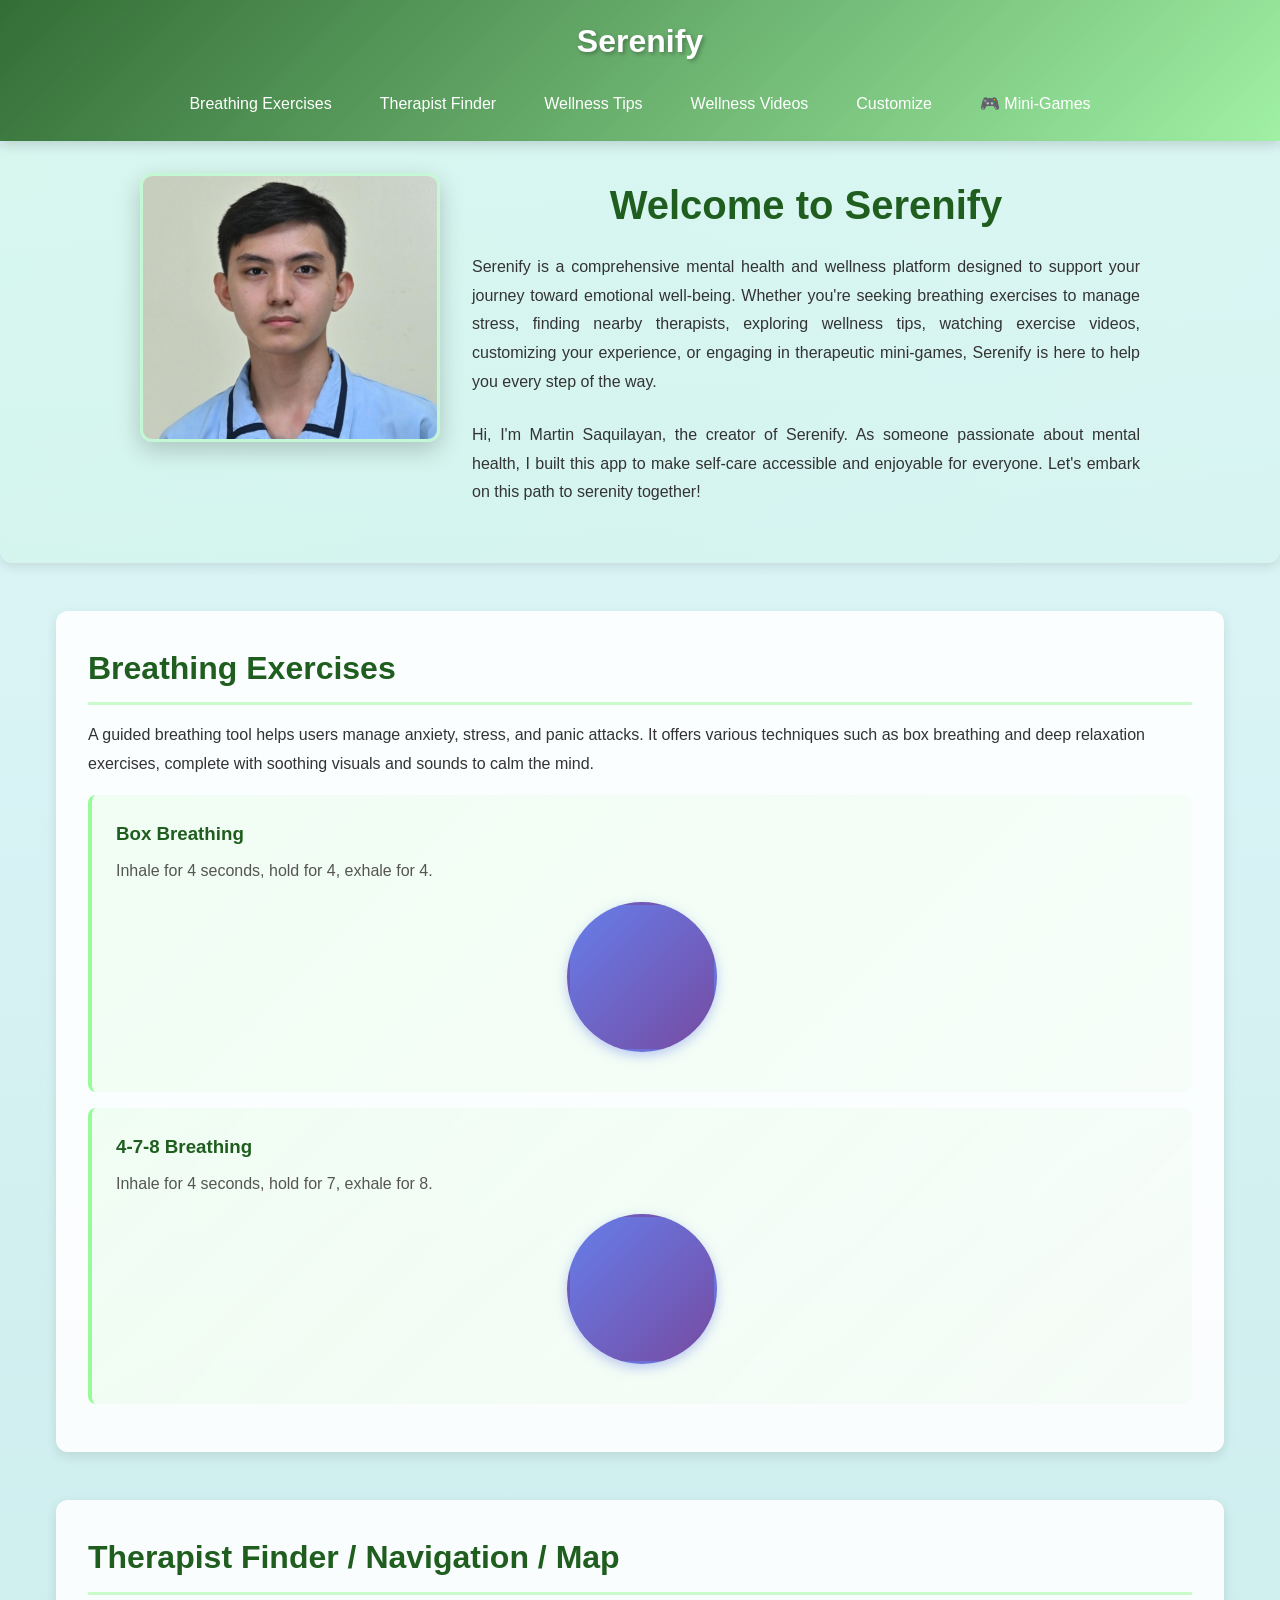
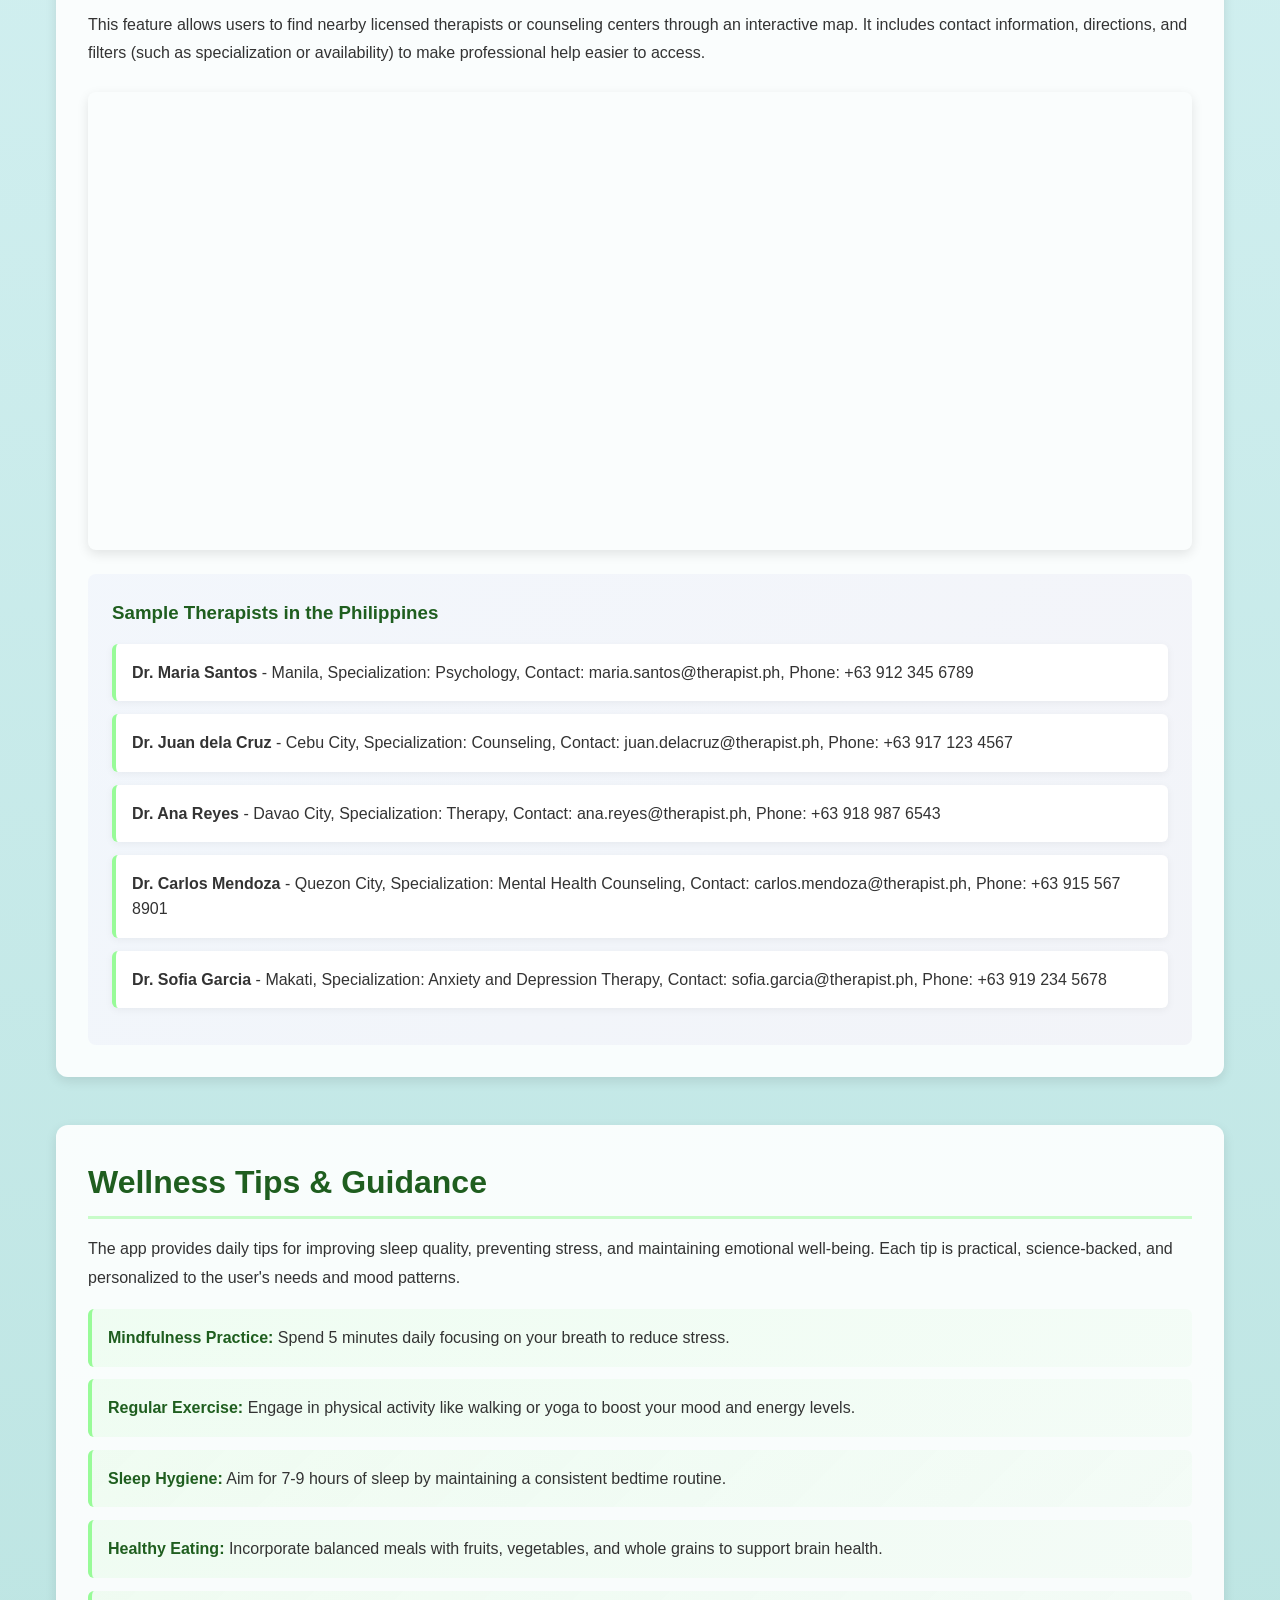
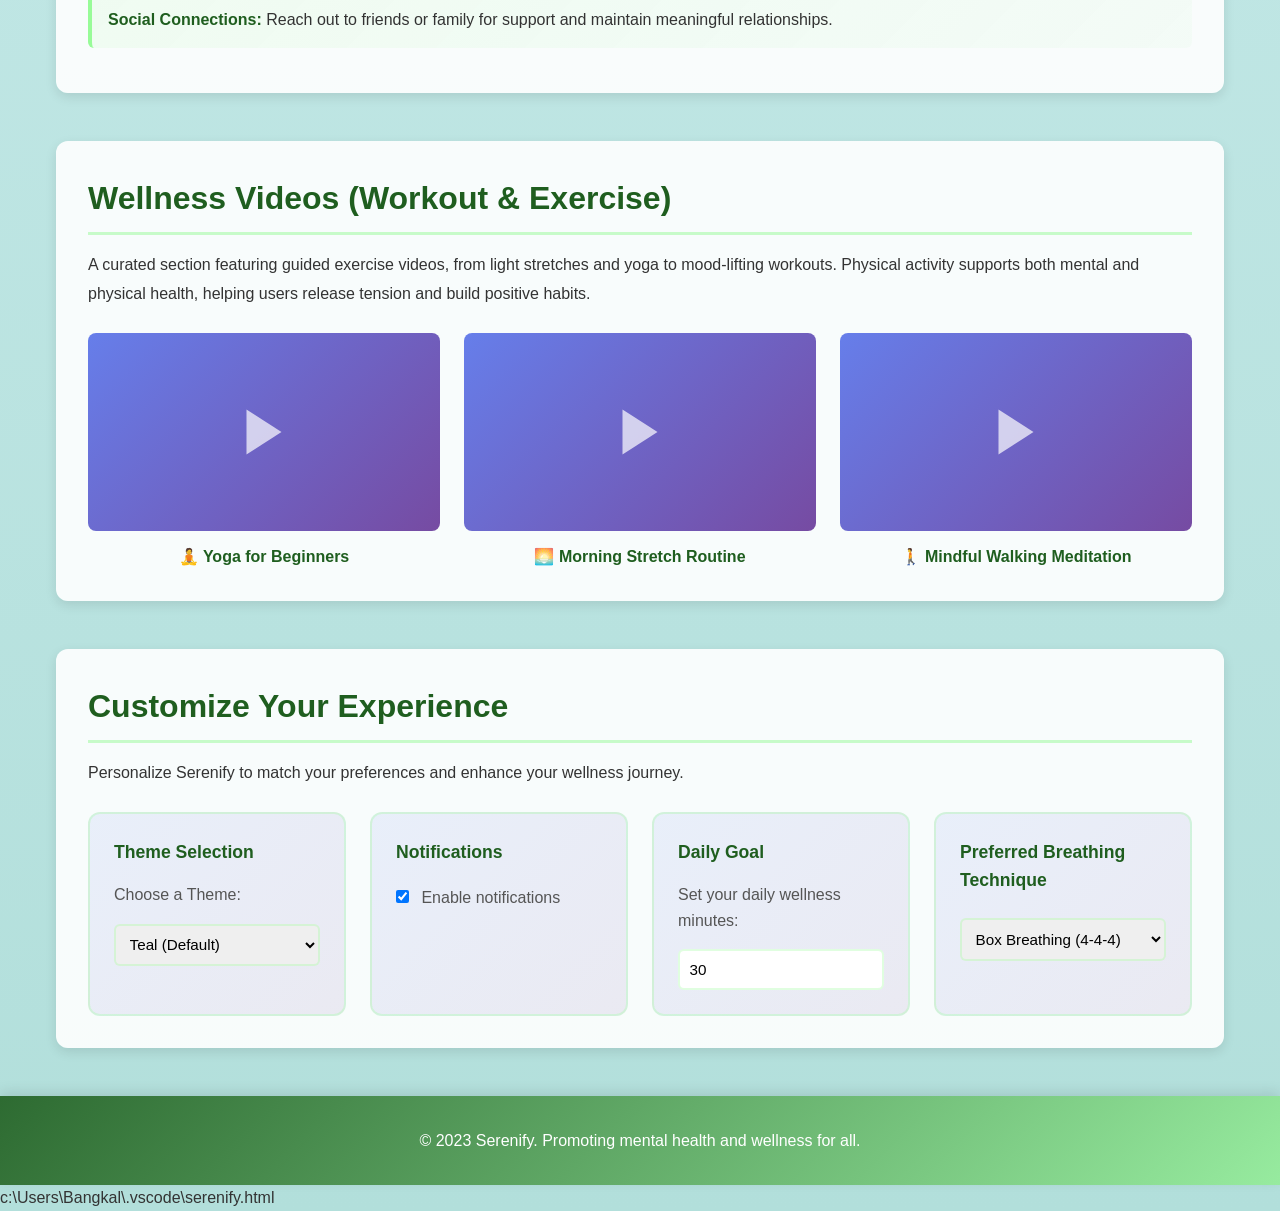
==== index.html @ 7762c218 "Rename serenify.html to index.html" ====
<!DOCTYPE html>
<html lang="en">
<head>
    <meta charset="UTF-8">
    <meta name="viewport" content="width=device-width, initial-scale=1.0">
    <title>Serenify - Mental Health & Wellness</title>
    <link rel="stylesheet" href="serenify.css">
</head>
<body>
    <header>
        <div class="logo">
            <h1>Serenify</h1>
        </div>
        <nav>
            <ul>
                <li><a href="#breathing">Breathing Exercises</a></li>
                <li><a href="#therapist">Therapist Finder</a></li>
                <li><a href="#tips">Wellness Tips</a></li>
                <li><a href="#videos">Wellness Videos</a></li>
                <li><a href="#customize">Customize</a></li>
                <li><a href="serenify-games.html">🎮 Mini-Games</a></li>
            </ul>
        </nav>
    </header>

    <section id="intro">
        <div class="intro-content">
            <div class="portrait">
                <img src="Martin.jpg" alt="Portrait of Martin" id="portrait-img">
            </div>
            <div class="intro-text">
                <h1>Welcome to Serenify</h1>
                <p>Serenify is a comprehensive mental health and wellness platform designed to support your journey toward emotional well-being. Whether you're seeking breathing exercises to manage stress, finding nearby therapists, exploring wellness tips, watching exercise videos, customizing your experience, or engaging in therapeutic mini-games, Serenify is here to help you every step of the way.</p>
                <p>Hi, I'm Martin Saquilayan, the creator of Serenify. As someone passionate about mental health, I built this app to make self-care accessible and enjoyable for everyone. Let's embark on this path to serenity together!</p>
            </div>
        </div>
    </section>

    <main>
        <section id="breathing">
            <h2>Breathing Exercises</h2>
            <p>A guided breathing tool helps users manage anxiety, stress, and panic attacks. It offers various techniques such as box breathing and deep relaxation exercises, complete with soothing visuals and sounds to calm the mind.</p>
            <div class="exercise">
                <h3>Box Breathing</h3>
                <p>Inhale for 4 seconds, hold for 4, exhale for 4.</p>
                <div class="breathing-circle" data-type="box"></div>
            </div>
            <div class="exercise">
                <h3>4-7-8 Breathing</h3>
                <p>Inhale for 4 seconds, hold for 7, exhale for 8.</p>
                <div class="breathing-circle" data-type="478"></div>
            </div>
        </section>
        <section id="therapist">
            <h2>Therapist Finder / Navigation / Map</h2>
            <p>This feature allows users to find nearby licensed therapists or counseling centers through an interactive map. It includes contact information, directions, and filters (such as specialization or availability) to make professional help easier to access.</p>
            <div class="map">
                <iframe src="https://www.google.com/maps/embed?pb=!1m18!1m12!1m3!1d1234567.89!2d120.9842!3d14.5995!2m3!1f0!2f0!3f0!3m2!1i1024!2i768!4f13.1!3m3!1m2!1s0x3397c8c8c8c8c8c8%3A0x1234567890abcdef!2sManila%2C%20Philippines!5e0!3m2!1sen!2sus!4v1234567890" width="600" height="450" style="border:0;" allowfullscreen="" loading="lazy"></iframe>
            </div>
            <div class="therapists">
                <h3>Sample Therapists in the Philippines</h3>
                <ul>
                    <li><strong>Dr. Maria Santos</strong> - Manila, Specialization: Psychology, Contact: maria.santos@therapist.ph, Phone: +63 912 345 6789</li>
                    <li><strong>Dr. Juan dela Cruz</strong> - Cebu City, Specialization: Counseling, Contact: juan.delacruz@therapist.ph, Phone: +63 917 123 4567</li>
                    <li><strong>Dr. Ana Reyes</strong> - Davao City, Specialization: Therapy, Contact: ana.reyes@therapist.ph, Phone: +63 918 987 6543</li>
                    <li><strong>Dr. Carlos Mendoza</strong> - Quezon City, Specialization: Mental Health Counseling, Contact: carlos.mendoza@therapist.ph, Phone: +63 915 567 8901</li>
                    <li><strong>Dr. Sofia Garcia</strong> - Makati, Specialization: Anxiety and Depression Therapy, Contact: sofia.garcia@therapist.ph, Phone: +63 919 234 5678</li>
                </ul>
            </div>
        </section>
        <section id="tips">
            <h2>Wellness Tips & Guidance</h2>
            <p>The app provides daily tips for improving sleep quality, preventing stress, and maintaining emotional well-being. Each tip is practical, science-backed, and personalized to the user's needs and mood patterns.</p>
            <ul class="tips-list">
                <li><strong>Mindfulness Practice:</strong> Spend 5 minutes daily focusing on your breath to reduce stress.</li>
                <li><strong>Regular Exercise:</strong> Engage in physical activity like walking or yoga to boost your mood and energy levels.</li>
                <li><strong>Sleep Hygiene:</strong> Aim for 7-9 hours of sleep by maintaining a consistent bedtime routine.</li>
                <li><strong>Healthy Eating:</strong> Incorporate balanced meals with fruits, vegetables, and whole grains to support brain health.</li>
                <li><strong>Social Connections:</strong> Reach out to friends or family for support and maintain meaningful relationships.</li>
            </ul>
        </section>
        <section id="videos">
            <h2>Wellness Videos (Workout & Exercise)</h2>
            <p>A curated section featuring guided exercise videos, from light stretches and yoga to mood-lifting workouts. Physical activity supports both mental and physical health, helping users release tension and build positive habits.</p>
            <div class="video-grid">
                <a href="https://www.youtube.com/watch?v=v7AYKMP6rOE" target="_blank" class="video-play-button">
                    <div class="video-thumbnail">
                        <svg class="play-icon" viewBox="0 0 24 24" fill="white">
                            <path d="M5 3l14 9-14 9V3z"></path>
                        </svg>
                    </div>
                    <h3>🧘 Yoga for Beginners</h3>
                </a>
                <a href="https://www.youtube.com/watch?v=4C-gxOE0j7s" target="_blank" class="video-play-button">
                    <div class="video-thumbnail">
                        <svg class="play-icon" viewBox="0 0 24 24" fill="white">
                            <path d="M5 3l14 9-14 9V3z"></path>
                        </svg>
                    </div>
                    <h3>🌅 Morning Stretch Routine</h3>
                </a>
                <a href="https://www.youtube.com/watch?v=8p4CzhdH5qE" target="_blank" class="video-play-button">
                    <div class="video-thumbnail">
                        <svg class="play-icon" viewBox="0 0 24 24" fill="white">
                            <path d="M5 3l14 9-14 9V3z"></path>
                        </svg>
                    </div>
                    <h3>🚶 Mindful Walking Meditation</h3>
                </a>
            </div>
        </section>
        <section id="customize">
            <h2>Customize Your Experience</h2>
            <p>Personalize Serenify to match your preferences and enhance your wellness journey.</p>
            <div class="customization-options">
                <div class="customization-card">
                    <h3>Theme Selection</h3>
                    <label for="theme">Choose a Theme:</label>
                    <select id="theme">
                        <option value="teal">Teal (Default)</option>
                        <option value="blue">Blue</option>
                        <option value="mixed">Mixed Nature</option>
                    </select>
                </div>
                <div class="customization-card">
                    <h3>Notifications</h3>
                    <label for="notifications">
                        <input type="checkbox" id="notifications" checked> Enable notifications
                    </label>
                </div>
                <div class="customization-card">
                    <h3>Daily Goal</h3>
                    <label for="daily-goal">Set your daily wellness minutes:</label>
                    <input type="number" id="daily-goal" min="5" max="120" value="30" placeholder="Minutes">
                </div>
                <div class="customization-card">
                    <h3>Preferred Breathing Technique</h3>
                    <select id="breathing-technique">
                        <option value="box">Box Breathing (4-4-4)</option>
                        <option value="478">4-7-8 Breathing</option>
                        <option value="4-7-8">4-7-8 Technique</option>
                    </select>
                </div>
            </div>
        </section>
    </main>
    <footer>
        <p>&copy; 2023 Serenify. Promoting mental health and wellness for all.</p>
    </footer>

    <script>
        // Page initialization
        let breathingSessions = {};

        document.addEventListener('DOMContentLoaded', function() {
            initBreathing();
            initNotifications();
            setupThemeSelector();
        });

        // ============ BREATHING EXERCISES ============
        const breathingPatterns = {
            box: {
                name: 'Box Breathing',
                phases: [
                    { name: 'Inhale', duration: 4000 },
                    { name: 'Hold', duration: 4000 },
                    { name: 'Exhale', duration: 4000 }
                ]
            },
            '478': {
                name: '4-7-8 Breathing',
                phases: [
                    { name: 'Inhale', duration: 4000 },
                    { name: 'Hold', duration: 7000 },
                    { name: 'Exhale', duration: 8000 }
                ]
            }
        };

        function initBreathing() {
            const circles = document.querySelectorAll('.breathing-circle');
            circles.forEach((circle, index) => {
                const sessionKey = `breathing-${index}`;
                breathingSessions[sessionKey] = {
                    startTime: null,
                    completed: false,
                    lastClick: 0
                };
                circle.addEventListener('click', () => startBreathingSession(circle, sessionKey));
            });
        }

        function startBreathingSession(circle, sessionKey) {
            const now = Date.now();
            const session = breathingSessions[sessionKey];

            if (now - session.lastClick < 1000) return;
            session.lastClick = now;

            if (!session.startTime) {
                session.startTime = now;
                session.completed = false;
                circle.style.border = '3px solid #ff9800';
                
                const type = circle.dataset.type;
                const pattern = breathingPatterns[type];
                showNotification(`${pattern.name} started`, 'info');
                
                runBreathingPhases(circle, sessionKey, pattern.phases, 0);
            }
        }

        function runBreathingPhases(circle, sessionKey, phases, phaseIndex) {
            const session = breathingSessions[sessionKey];
            if (!session.startTime || session.completed || phaseIndex >= phases.length) {
                if (phaseIndex >= phases.length) {
                    completeBreathingSession(sessionKey, circle);
                }
                return;
            }

            const phase = phases[phaseIndex];
            circle.textContent = phase.name;
            showNotification(`${phase.name}...`, 'info');

            setTimeout(() => {
                runBreathingPhases(circle, sessionKey, phases, phaseIndex + 1);
            }, phase.duration);
        }

        function completeBreathingSession(sessionKey, circle) {
            const session = breathingSessions[sessionKey];
            if (session.completed) return;

            session.completed = true;
            session.startTime = null;
            circle.style.border = 'none';
            circle.textContent = '';
            showNotification('Breathing exercise completed! Great job!', 'success');

            setTimeout(() => {
                session.completed = false;
            }, 60000);
        }

        // ============ NOTIFICATIONS ============
        function initNotifications() {
            const notifContainer = document.createElement('div');
            notifContainer.id = 'notification-container';
            notifContainer.style.cssText = 'position: fixed; top: 20px; right: 20px; z-index: 1000;';
            document.body.appendChild(notifContainer);
        }

        function showNotification(message, type) {
            const container = document.getElementById('notification-container');
            const notif = document.createElement('div');
            notif.innerHTML = `<span>${message}</span>`;
            notif.style.cssText = `
                background: ${type === 'success' ? '#4caf50' : '#9c27b0'};
                color: white;
                padding: 1rem;
                border-radius: 8px;
                margin-bottom: 0.5rem;
                box-shadow: 0 2px 8px rgba(0,0,0,0.2);
                animation: slideIn 0.5s ease-out;
            `;
            container.appendChild(notif);

            setTimeout(() => {
                notif.style.animation = 'slideOut 0.5s ease-out';
                setTimeout(() => notif.remove(), 500);
            }, 3000);
        }

        // ============ THEME CUSTOMIZATION ============
        function setupThemeSelector() {
            const themeSelect = document.getElementById('theme');
            const notificationsToggle = document.getElementById('notifications');
            const dailyGoalInput = document.getElementById('daily-goal');
            const breathingTechniqueSelect = document.getElementById('breathing-technique');

            // Load saved preferences
            loadSavedPreferences();

            if (themeSelect) {
                themeSelect.addEventListener('change', function(e) {
                    applyTheme(e.target.value);
                });
            }

            if (notificationsToggle) {
                notificationsToggle.addEventListener('change', function(e) {
                    localStorage.setItem('notificationsEnabled', e.target.checked);
                });
            }

            if (dailyGoalInput) {
                dailyGoalInput.addEventListener('change', function(e) {
                    localStorage.setItem('dailyGoal', e.target.value);
                    showNotification(`Daily goal set to ${e.target.value} minutes`, 'success');
                });
            }

            if (breathingTechniqueSelect) {
                breathingTechniqueSelect.addEventListener('change', function(e) {
                    localStorage.setItem('preferredTechnique', e.target.value);
                    showNotification(`Preferred breathing technique updated to ${e.target.value}`, 'success');
                });
            }
        }

        function loadSavedPreferences() {
            // Load theme
            const savedTheme = localStorage.getItem('currentTheme');
            if (savedTheme) {
                const themeSelect = document.getElementById('theme');
                if (themeSelect) {
                    themeSelect.value = savedTheme;
                }
                applyTheme(savedTheme);
            }

            // Load notifications preference
            const notificationsEnabled = localStorage.getItem('notificationsEnabled');
            if (notificationsEnabled !== null) {
                const notificationsToggle = document.getElementById('notifications');
                if (notificationsToggle) {
                    notificationsToggle.checked = notificationsEnabled === 'true';
                }
            }

            // Load daily goal
            const savedDailyGoal = localStorage.getItem('dailyGoal');
            if (savedDailyGoal) {
                const dailyGoalInput = document.getElementById('daily-goal');
                if (dailyGoalInput) {
                    dailyGoalInput.value = savedDailyGoal;
                }
            }

            // Load breathing technique
            const savedTechnique = localStorage.getItem('preferredTechnique');
            if (savedTechnique) {
                const breathingTechniqueSelect = document.getElementById('breathing-technique');
                if (breathingTechniqueSelect) {
                    breathingTechniqueSelect.value = savedTechnique;
                }
            }
        }

        function applyTheme(theme) {
            const body = document.body;
            if (theme === 'blue') {
                body.style.background = 'linear-gradient(to bottom, #e3f2fd, #bbdefb)';
            } else if (theme === 'mixed') {
                body.style.background = 'linear-gradient(45deg, #e8f5e8, #e3f2fd, #fff3e0)';
            } else {
                body.style.background = 'linear-gradient(to bottom, #e0f7fa, #b2dfdb)';
            }
            localStorage.setItem('currentTheme', theme);
        }

        // ============ CSS ANIMATIONS ============
        const style = document.createElement('style');
        style.textContent = `
            @keyframes slideIn {
                from { transform: translateX(100%); opacity: 0; }
                to { transform: translateX(0); opacity: 1; }
            }
            @keyframes slideOut {
                from { transform: translateX(0); opacity: 1; }
                to { transform: translateX(100%); opacity: 0; }
            }
        `;
        document.head.appendChild(style);
    </script>
</body>
</html></content>
<parameter name="filePath">c:\Users\Bangkal\.vscode\serenify.html
---- serenify.css ----
﻿/* Serenify CSS - Mental Health & Wellness App */
/* Complete stylesheet for Serenify platform */

/* ========== GLOBAL STYLES ========== */
* {
    margin: 0;
    padding: 0;
    box-sizing: border-box;
}

body {
    background: linear-gradient(to bottom, #e0f7fa, #b2dfdb);
    font-family: 'Segoe UI', Tahoma, Geneva, Verdana, sans-serif;
    color: #333;
    line-height: 1.6;
}

/* ========== HEADER & NAVIGATION ========== */
header {
    background: linear-gradient(135deg, rgba(31,94,31,0.9) 0%, rgba(144,238,144,0.8) 100%);
    padding: 1rem;
    box-shadow: 0 4px 12px rgba(0,0,0,0.15);
    position: sticky;
    top: 0;
    z-index: 100;
}

.logo {
    text-align: center;
    margin-bottom: 1rem;
}

.logo h1 {
    color: white;
    font-size: 2rem;
    text-shadow: 2px 2px 4px rgba(0,0,0,0.3);
    margin: 0;
}

nav {
    text-align: center;
}

nav ul {
    list-style: none;
    display: flex;
    justify-content: center;
    flex-wrap: wrap;
    gap: 1rem;
    margin: 0;
    padding: 0;
}

nav a {
    color: white;
    text-decoration: none;
    font-weight: 500;
    padding: 0.5rem 1rem;
    border-radius: 5px;
    transition: all 0.3s ease;
    display: inline-block;
}

nav a:hover {
    background: rgba(255,255,255,0.2);
    transform: translateY(-2px);
}

/* ========== MAIN CONTENT ========== */
main {
    max-width: 1200px;
    margin: 2rem auto;
    padding: 0 1rem;
}

section {
    margin-bottom: 3rem;
    padding: 2rem;
    background: rgba(255,255,255,0.9);
    border-radius: 12px;
    box-shadow: 0 4px 12px rgba(0,0,0,0.1);
}

section h2 {
    color: #1f5e1f;
    font-size: 2rem;
    margin-bottom: 1rem;
    border-bottom: 3px solid rgba(152,251,152,0.5);
    padding-bottom: 0.5rem;
    margin-top: 0;
}

section p {
    color: #333;
    margin-bottom: 1rem;
    line-height: 1.8;
}

section ul {
    margin-left: 1.5rem;
}

section ul li {
    margin-bottom: 0.8rem;
    color: #333;
}

/* ========== FOOTER ========== */
footer {
    background: linear-gradient(135deg, rgba(31,94,31,0.9) 0%, rgba(144,238,144,0.8) 100%);
    color: white;
    text-align: center;
    padding: 2rem 1rem;
    margin-top: 3rem;
    box-shadow: 0 -4px 12px rgba(0,0,0,0.1);
}

footer p {
    margin: 0;
}

/* ========== INTRO SECTION ========== */
#intro {
    background: linear-gradient(135deg, rgba(76, 175, 80, 0.1), rgba(33, 150, 243, 0.1));
    padding: 3rem 1rem;
    text-align: center;
}

/* ========== INTRO SECTION ========== */
#intro {
    background: linear-gradient(135deg, rgba(152,251,152,0.1) 0%, rgba(144,238,144,0.05) 100%);
    padding: 2rem 1rem;
    margin-top: 0;
}

.intro-content {
    display: grid;
    grid-template-columns: 300px 1fr;
    gap: 2rem;
    align-items: start;
    max-width: 1000px;
    margin: 0 auto;
}

.portrait {
    position: sticky;
    top: 100px;
}

.portrait img {
    width: 100%;
    border-radius: 12px;
    box-shadow: 0 8px 24px rgba(0,0,0,0.2);
    border: 3px solid rgba(152,251,152,0.3);
    object-fit: cover;
}

.intro-text h1 {
    color: #1f5e1f;
    font-size: 2.5rem;
    margin: 0 0 1rem 0;
}

.intro-text p {
    color: #333;
    margin-bottom: 1.5rem;
    line-height: 1.8;
    text-align: justify;
    font-size: 1rem;
}

/* ========== EXERCISE STYLES ========== */
.exercise {
    background: linear-gradient(135deg, rgba(152,251,152,0.1) 0%, rgba(144,238,144,0.05) 100%);
    padding: 1.5rem;
    margin: 1rem 0;
    border-radius: 8px;
    border-left: 4px solid #98fb98;
}

.exercise h3 {
    color: #1f5e1f;
    margin: 0 0 0.5rem 0;
}

.exercise p {
    margin: 0 0 1rem 0;
    color: #555;
}

.breathing-circle {
    width: 150px;
    height: 150px;
    background: linear-gradient(135deg, #667eea 0%, #764ba2 100%);
    border-radius: 50%;
    border: 3px solid transparent;
    margin: 1rem auto;
    display: flex;
    align-items: center;
    justify-content: center;
    cursor: pointer;
    font-size: 1.2rem;
    color: white;
    font-weight: bold;
    transition: all 0.3s ease;
    box-shadow: 0 4px 12px rgba(102,126,234,0.4);
}

.breathing-circle:hover {
    transform: scale(1.1);
    box-shadow: 0 6px 16px rgba(102,126,234,0.6);
}

/* ========== MAP & THERAPIST STYLES ========== */
.map {
    margin: 1.5rem 0;
    border-radius: 8px;
    overflow: hidden;
    box-shadow: 0 4px 12px rgba(0,0,0,0.1);
}

.map iframe {
    width: 100%;
    height: 450px;
    border: none;
}

.therapists {
    background: linear-gradient(135deg, rgba(102,126,234,0.05) 0%, rgba(118,75,162,0.05) 100%);
    padding: 1.5rem;
    border-radius: 8px;
    margin-top: 1.5rem;
}

.therapists h3 {
    color: #1f5e1f;
    margin: 0 0 1rem 0;
}

.therapists ul {
    list-style: none;
    margin-left: 0;
    padding: 0;
}

.therapists li {
    background: white;
    padding: 1rem;
    margin: 0.8rem 0;
    border-radius: 6px;
    border-left: 4px solid #98fb98;
    box-shadow: 0 2px 8px rgba(0,0,0,0.05);
}

/* ========== TIPS & WELLNESS STYLES ========== */
.tips-list {
    list-style: none;
    margin-left: 0;
    padding: 0;
}

.tips-list li {
    background: linear-gradient(135deg, rgba(152,251,152,0.1) 0%, rgba(144,238,144,0.05) 100%);
    padding: 1rem;
    margin: 0.8rem 0;
    border-radius: 6px;
    border-left: 4px solid #98fb98;
}

.tips-list strong {
    color: #1f5e1f;
}

/* ========== VIDEO GRID STYLES ========== */
.video-grid {
    display: grid;
    grid-template-columns: repeat(auto-fit, minmax(250px, 1fr));
    gap: 1.5rem;
    margin-top: 1.5rem;
}

.video-play-button {
    text-decoration: none;
    display: block;
    transition: all 0.3s ease;
}

.video-play-button:hover {
    transform: translateY(-5px);
}

.video-thumbnail {
    position: relative;
    width: 100%;
    padding-bottom: 56.25%;
    background: linear-gradient(135deg, #667eea 0%, #764ba2 100%);
    border-radius: 8px;
    overflow: hidden;
    margin-bottom: 0.8rem;
}

.video-thumbnail::after {
    content: '';
    position: absolute;
    top: 0;
    left: 0;
    right: 0;
    bottom: 0;
    display: flex;
    align-items: center;
    justify-content: center;
}

.play-icon {
    position: absolute;
    top: 50%;
    left: 50%;
    transform: translate(-50%, -50%);
    width: 60px;
    height: 60px;
    opacity: 0.7;
    transition: all 0.3s ease;
}

.video-play-button:hover .play-icon {
    opacity: 1;
    transform: scale(1.2);
}

.video-play-button h3 {
    color: #1f5e1f;
    font-size: 1rem;
    text-align: center;
    margin: 0;
}

/* ========== CUSTOMIZATION STYLES ========== */
.customization-options {
    display: grid;
    grid-template-columns: repeat(auto-fit, minmax(250px, 1fr));
    gap: 1.5rem;
    margin-top: 1.5rem;
}

.customization-card {
    background: linear-gradient(135deg, rgba(102,126,234,0.1) 0%, rgba(118,75,162,0.1) 100%);
    padding: 1.5rem;
    border-radius: 12px;
    border: 2px solid rgba(152,251,152,0.3);
    transition: all 0.3s ease;
}

.customization-card:hover {
    border-color: rgba(152,251,152,0.6);
    box-shadow: 0 4px 12px rgba(152,251,152,0.2);
}

.customization-card h3 {
    color: #1f5e1f;
    margin: 0 0 1rem 0;
    font-size: 1.1rem;
}

.customization-card label {
    display: block;
    color: #555;
    margin-bottom: 0.5rem;
    font-weight: 500;
}

.customization-card select,
.customization-card input[type="number"],
.customization-card input[type="checkbox"] {
    width: 100%;
    padding: 0.6rem;
    margin-top: 0.5rem;
    border: 2px solid rgba(152,251,152,0.3);
    border-radius: 6px;
    font-size: 0.95rem;
    transition: all 0.3s ease;
}

.customization-card input[type="checkbox"] {
    width: auto;
    margin: 0.5rem 0.5rem 0 0;
}

.customization-card select:focus,
.customization-card input[type="number"]:focus {
    outline: none;
    border-color: rgba(152,251,152,0.8);
    box-shadow: 0 0 8px rgba(152,251,152,0.3);
}

/* ========== GAMES PAGE SPECIFIC STYLES ========== */
.games-section {
    padding: 2rem 1rem;
    max-width: 1200px;
    margin: 0 auto;
}

.games-showcase {
    display: grid;
    grid-template-columns: repeat(auto-fit, minmax(400px, 1fr));
    gap: 2rem;
    margin-bottom: 3rem;
}

.game {
    background: linear-gradient(135deg, rgba(255,255,255,0.1) 0%, rgba(255,255,255,0.05) 100%);
    border: 2px solid rgba(255,255,255,0.2);
    border-radius: 12px;
    padding: 2rem;
    text-align: center;
    box-shadow: 0 8px 32px rgba(0,0,0,0.1);
    transition: all 0.3s ease;
}

.game:hover {
    transform: translateY(-5px);
    box-shadow: 0 12px 40px rgba(0,0,0,0.15);
    border-color: rgba(152,251,152,0.5);
}

.game h2 {
    margin: 0 0 0.5rem 0;
    font-size: 1.8rem;
    color: #1f5e1f;
}

.game p {
    color: #333;
    margin: 0 0 1.5rem 0;
    font-size: 0.95rem;
}

.game-btn {
    background: linear-gradient(135deg, #98fb98 0%, #90ee90 100%);
    color: #1a1a2e;
    border: none;
    padding: 0.8rem 1.5rem;
    border-radius: 8px;
    font-weight: bold;
    cursor: pointer;
    transition: all 0.3s ease;
    margin-bottom: 1.5rem;
    font-size: 0.95rem;
}

.game-btn:hover {
    transform: scale(1.05);
    box-shadow: 0 4px 12px rgba(152,251,152,0.4);
}

.game-btn:active {
    transform: scale(0.98);
}

/* ========== MEMORY GAME STYLES ========== */
.memory-grid {
    display: grid;
    grid-template-columns: repeat(4, 1fr);
    gap: 10px;
    margin-top: 1rem;
    background: rgba(0,0,0,0.2);
    padding: 1rem;
    border-radius: 8px;
}

.card {
    aspect-ratio: 1;
    background: linear-gradient(135deg, #667eea 0%, #764ba2 100%);
    border: 2px solid rgba(152,251,152,0.3);
    border-radius: 8px;
    display: flex;
    align-items: center;
    justify-content: center;
    font-size: 1.5rem;
    font-weight: bold;
    color: white;
    cursor: pointer;
    transition: all 0.3s ease;
    user-select: none;
}

.card:hover:not(.flipped):not(.matched) {
    transform: scale(1.05);
    border-color: rgba(152,251,152,0.7);
}

.card.flipped {
    background: linear-gradient(135deg, #98fb98 0%, #90ee90 100%);
    color: #1a1a2e;
    border-color: rgba(152,251,152,0.8);
}

.card.matched {
    background: linear-gradient(135deg, #90ee90 0%, #7cfc00 100%);
    color: #1a1a2e;
    border-color: rgba(152,251,152,1);
    box-shadow: 0 0 15px rgba(152,251,152,0.6);
}

/* ========== BUBBLE GAME STYLES ========== */
.bubble-game {
    position: relative;
    width: 100%;
    height: 300px;
    background: rgba(0,0,0,0.3);
    border: 2px solid rgba(152,251,152,0.3);
    border-radius: 8px;
    margin-top: 1rem;
    overflow: hidden;
    cursor: crosshair;
}

.bubble {
    position: absolute;
    width: 50px;
    height: 50px;
    background: radial-gradient(circle at 30% 30%, rgba(255,255,255,0.8), rgba(152,251,152,0.6));
    border: 2px solid rgba(152,251,152,0.5);
    border-radius: 50%;
    cursor: pointer;
    transition: all 0.1s ease;
    display: flex;
    align-items: center;
    justify-content: center;
    color: white;
    font-size: 0.7rem;
    font-weight: bold;
}

.moving-bubble {
    animation: float 3s ease-in-out infinite;
}

.bubble:hover {
    transform: scale(1.1);
    box-shadow: 0 0 15px rgba(152,251,152,0.8);
    border-color: rgba(152,251,152,0.8);
}

@keyframes float {
    0%, 100% { 
        transform: translateY(0) scale(1);
    }
    50% { 
        transform: translateY(-30px) scale(1.1);
    }
}

@keyframes pop {
    0% {
        transform: scale(1);
        opacity: 1;
    }
    50% {
        transform: scale(1.3);
        opacity: 0.8;
    }
    100% {
        transform: scale(0);
        opacity: 0;
    }
}

/* ========== TETRIS BUTTON STYLES ========== */
.tetris-button-container {
    margin-top: 2.5rem;
    display: flex;
    justify-content: center;
}

.tetris-btn {
    width: 90%;
    max-width: 600px;
    background: linear-gradient(135deg, #ff6b6b 0%, #ee5a6f 100%);
    color: white;
    border: none;
    padding: 1.2rem;
    border-radius: 10px;
    font-weight: bold;
    font-size: 1.3rem;
    cursor: pointer;
    transition: all 0.3s ease;
    box-shadow: 0 6px 20px rgba(255,107,107,0.3);
}

.tetris-btn:hover {
    transform: translateY(-3px);
    box-shadow: 0 8px 28px rgba(255,107,107,0.5);
    background: linear-gradient(135deg, #ff7979 0%, #ff6b7a 100%);
}

.tetris-btn:active {
    transform: translateY(-1px);
}

/* ========== POINTS SHOP STYLES ========== */
.points-shop {
    padding: 2rem 1rem;
    background: linear-gradient(135deg, rgba(255,255,255,0.05) 0%, rgba(255,255,255,0.02) 100%);
    border-radius: 12px;
    max-width: 1200px;
    margin: 0 auto;
}

.points-shop h2 {
    text-align: center;
    font-size: 2rem;
    color: #1f5e1f;
    margin-bottom: 0.5rem;
}

.points-shop > p {
    text-align: center;
    color: #222;
    margin-bottom: 2rem;
}

.shop-grid {
    display: grid;
    grid-template-columns: repeat(auto-fit, minmax(280px, 1fr));
    gap: 1.5rem;
}

.shop-item {
    background: linear-gradient(135deg, rgba(102,126,234,0.1) 0%, rgba(118,75,162,0.1) 100%);
    border: 2px solid rgba(152,251,152,0.2);
    border-radius: 12px;
    padding: 1.5rem;
    text-align: center;
    transition: all 0.3s ease;
    cursor: pointer;
}

.shop-item:hover {
    transform: translateY(-5px);
    border-color: rgba(152,251,152,0.6);
    box-shadow: 0 8px 24px rgba(152,251,152,0.2);
    background: linear-gradient(135deg, rgba(102,126,234,0.15) 0%, rgba(118,75,162,0.15) 100%);
}

.shop-item h3 {
    margin: 0 0 0.5rem 0;
    color: #1f5e1f;
    font-size: 1.1rem;
}

.shop-item p {
    color: #333;
    font-size: 0.9rem;
    margin: 0.5rem 0 1rem 0;
}

.cost {
    color: #ffd700;
    font-weight: bold;
    font-size: 1rem;
    margin: 0.5rem 0;
}

.buy-btn {
    background: linear-gradient(135deg, #98fb98 0%, #90ee90 100%);
    color: #1a1a2e;
    border: none;
    padding: 0.7rem 1.2rem;
    border-radius: 8px;
    font-weight: bold;
    cursor: pointer;
    transition: all 0.3s ease;
    font-size: 0.9rem;
    margin-top: 1rem;
}

.buy-btn:hover:not(:disabled) {
    transform: scale(1.05);
    box-shadow: 0 4px 12px rgba(152,251,152,0.4);
}

.buy-btn:disabled {
    background: #90ee90;
    opacity: 0.6;
    cursor: not-allowed;
}

.shop-item.purchased {
    border-color: rgba(152,251,152,0.5);
    background: linear-gradient(135deg, rgba(152,251,152,0.1) 0%, rgba(144,238,144,0.1) 100%);
}

/* ========== NOTIFICATION STYLES ========== */
.notification-container {
    position: fixed;
    top: 70px;
    right: 20px;
    z-index: 1000;
    pointer-events: none;
}

.notification {
    background: linear-gradient(135deg, rgba(152,251,152,0.9) 0%, rgba(144,238,144,0.9) 100%);
    color: #1a1a2e;
    padding: 1rem 1.5rem;
    border-radius: 8px;
    margin-bottom: 0.8rem;
    box-shadow: 0 4px 15px rgba(152,251,152,0.4);
    animation: slideIn 0.4s ease-out;
    font-weight: 500;
    pointer-events: auto;
    min-width: 250px;
    text-align: center;
}

.notification-success {
    background: linear-gradient(135deg, rgba(76,175,80,0.95) 0%, rgba(56,142,60,0.95) 100%);
    color: white;
}

.notification-info {
    background: linear-gradient(135deg, rgba(156,39,176,0.95) 0%, rgba(123,31,162,0.95) 100%);
    color: white;
}

.notification-error {
    background: linear-gradient(135deg, rgba(244,67,54,0.95) 0%, rgba(211,47,47,0.95) 100%);
    color: white;
}

.notification-celebration {
    background: linear-gradient(135deg, rgba(33,150,243,0.95) 0%, rgba(21,101,192,0.95) 100%);
    color: white;
}

@keyframes slideIn {
    from {
        transform: translateX(400px);
        opacity: 0;
    }
    to {
        transform: translateX(0);
        opacity: 1;
    }
}

@keyframes slideOut {
    from {
        transform: translateX(0);
        opacity: 1;
    }
    to {
        transform: translateX(400px);
        opacity: 0;
    }
}

.notification-exit {
    animation: slideOut 0.4s ease-in;
}

/* ========== HERO SECTION ========== */
#hero {
    background: linear-gradient(135deg, rgba(152,251,152,0.1) 0%, rgba(144,238,144,0.05) 100%);
    border-bottom: 2px solid rgba(152,251,152,0.2);
    padding: 2rem 1rem;
}

.hero-content {
    max-width: 1000px;
    margin: 0 auto;
    text-align: center;
}

.hero-content h1 {
    font-size: 2.5rem;
    color: #1f5e1f;
    margin: 0 0 0.5rem 0;
}

.hero-content p {
    color: #222;
    margin: 0 0 1.5rem 0;
    font-size: 1.1rem;
}

#points-display {
    background: linear-gradient(135deg, #667eea 0%, #764ba2 100%);
    color: #1f5e1f;
    padding: 0.8rem 1.5rem;
    border-radius: 8px;
    display: inline-block;
    font-weight: bold;
    font-size: 1.2rem;
    border: 2px solid rgba(152,251,152,0.3);
}

/* ========== RESPONSIVE DESIGN ========== */
@media (max-width: 768px) {
    .logo h1 {
        font-size: 1.5rem;
    }

    nav ul {
        gap: 0.5rem;
    }

    nav a {
        padding: 0.4rem 0.8rem;
        font-size: 0.9rem;
    }

    main {
        margin: 1rem auto;
    }

    section {
        padding: 1rem;
        margin-bottom: 1.5rem;
    }

    section h2 {
        font-size: 1.5rem;
        margin-bottom: 0.8rem;
    }

    .intro-content {
        grid-template-columns: 1fr;
    }

    .portrait {
        position: relative;
        top: auto;
    }

    .games-showcase {
        grid-template-columns: 1fr;
        gap: 1.5rem;
    }

    .tetris-button-container {
        margin-top: 1.5rem;
    }

    .tetris-btn {
        width: 95%;
        padding: 1rem;
        font-size: 1.15rem;
    }

    .memory-grid {
        grid-template-columns: repeat(4, 1fr);
        gap: 8px;
        padding: 0.8rem;
    }

    .bubble-game {
        height: 250px;
    }

    .bubble {
        width: 40px;
        height: 40px;
        font-size: 0.6rem;
    }

    .shop-grid {
        grid-template-columns: 1fr;
        gap: 1rem;
    }

    .hero-content h1 {
        font-size: 1.8rem;
    }

    .hero-content p {
        font-size: 0.95rem;
    }

    .notification-container {
        right: 10px;
        left: 10px;
        top: 60px;
    }

    .notification {
        min-width: auto;
        margin-bottom: 0.5rem;
        padding: 0.8rem 1rem;
    }

    .customization-options {
        grid-template-columns: 1fr;
    }

    .video-grid {
        grid-template-columns: 1fr;
    }

    .map iframe {
        height: 300px;
    }
}

@media (max-width: 480px) {
    .logo h1 {
        font-size: 1.2rem;
    }

    nav ul {
        flex-direction: column;
        gap: 0.3rem;
    }

    nav a {
        padding: 0.3rem 0.6rem;
        font-size: 0.8rem;
    }

    section {
        padding: 0.8rem;
        margin-bottom: 1rem;
    }

    section h2 {
        font-size: 1.3rem;
    }

    .game-btn {
        padding: 0.7rem 1rem;
        font-size: 0.85rem;
    }

    .card {
        font-size: 1.2rem;
    }

    .memory-grid {
        grid-template-columns: repeat(4, 1fr);
        gap: 6px;
        padding: 0.5rem;
    }

    .bubble-game {
        height: 200px;
    }

    .points-shop h2 {
        font-size: 1.5rem;
    }

    .hero-content h1 {
        font-size: 1.5rem;
    }

    .hero-content p {
        font-size: 0.85rem;
    }

    .breathing-circle {
        width: 120px;
        height: 120px;
        font-size: 1rem;
    }

    .map iframe {
        height: 250px;
    }

    footer {
        padding: 1rem;
    }

    footer p {
        font-size: 0.85rem;
    }

    .intro-text h1 {
        font-size: 1.8rem;
    }

    .intro-text p {
        font-size: 0.9rem;
    }
}
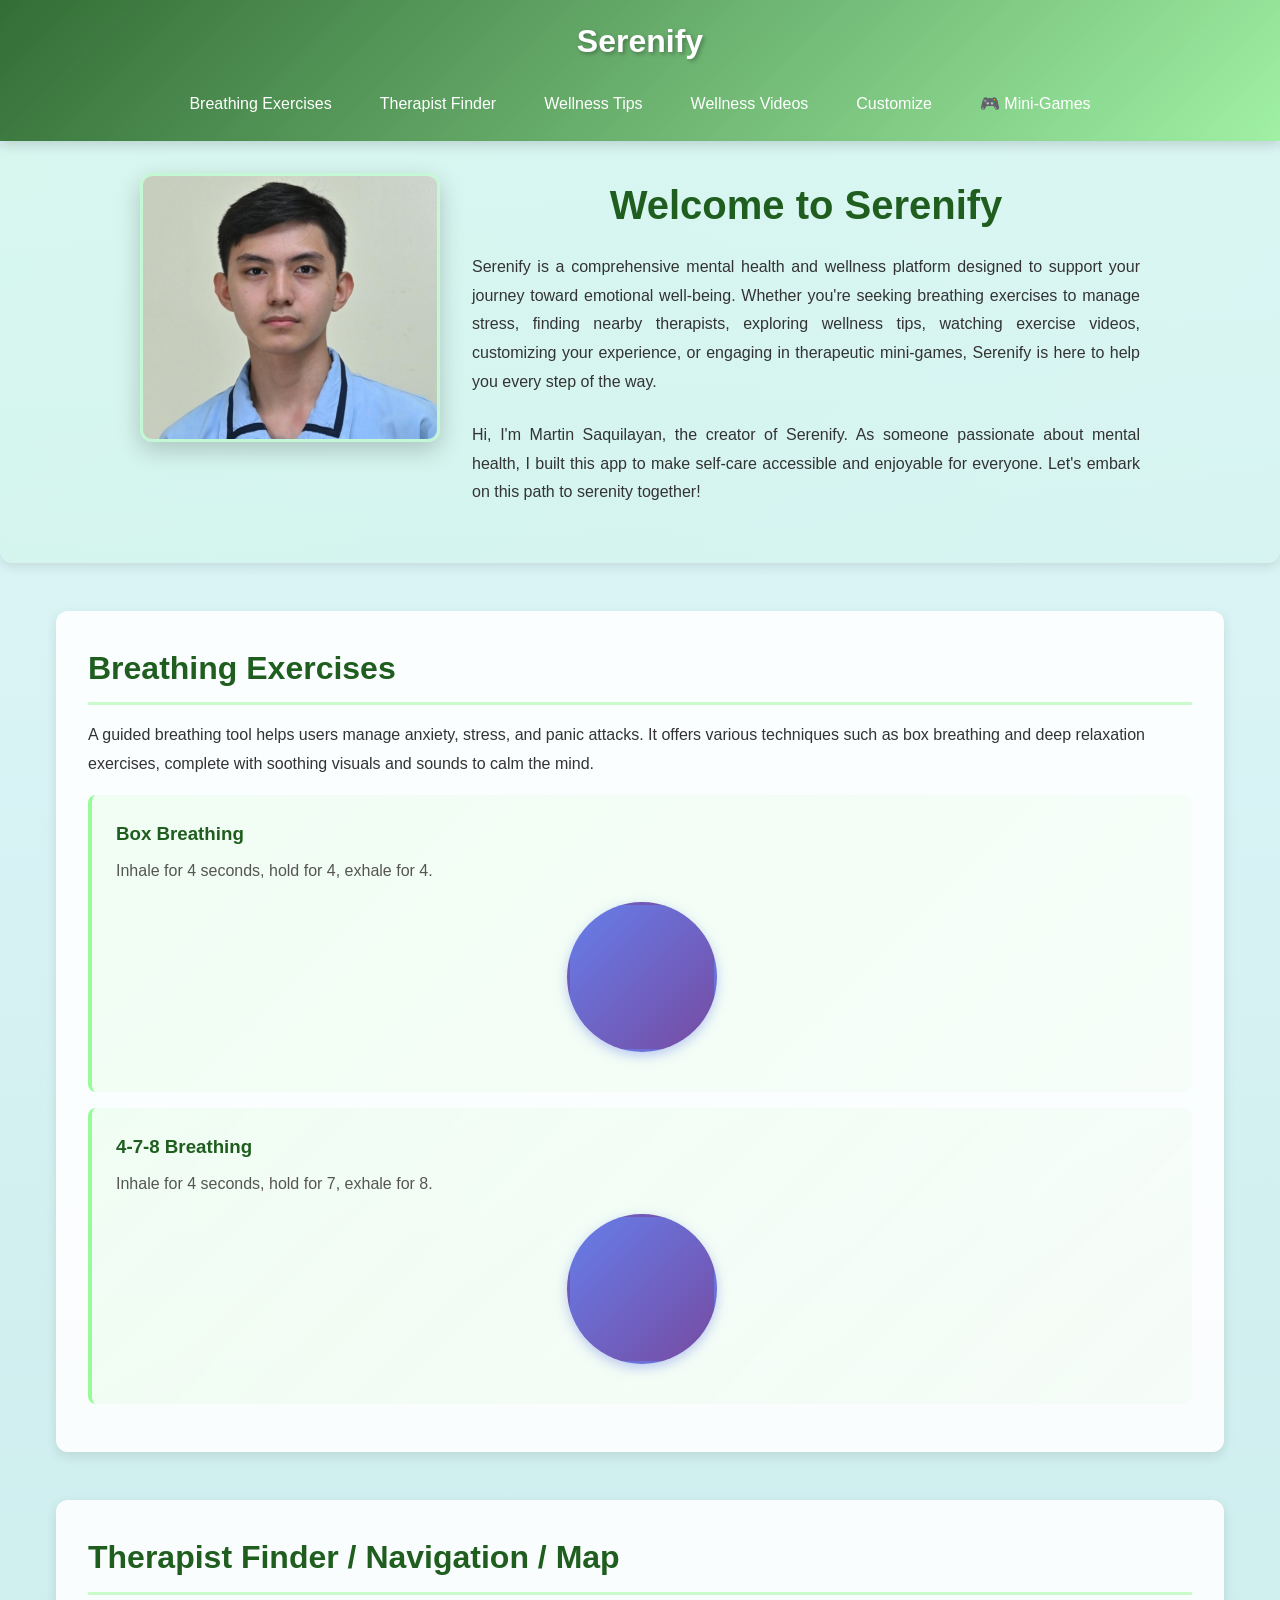
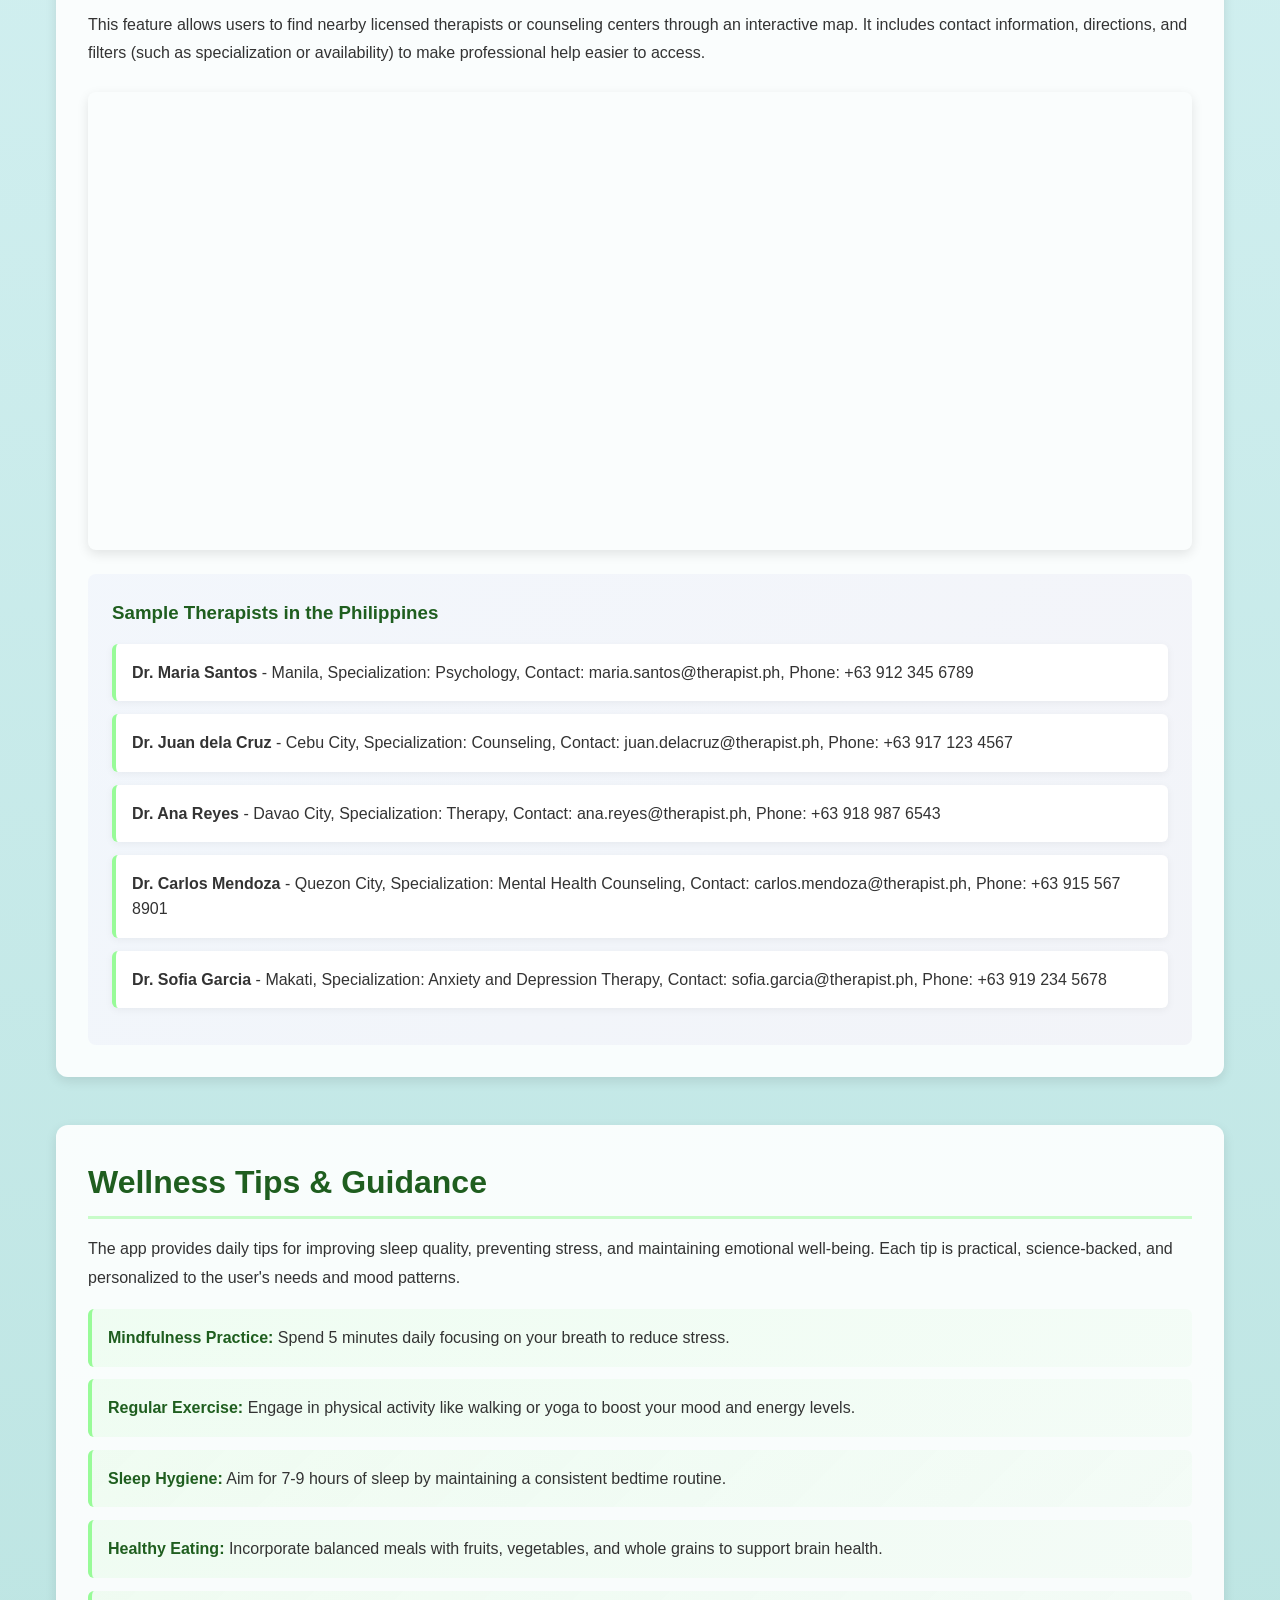
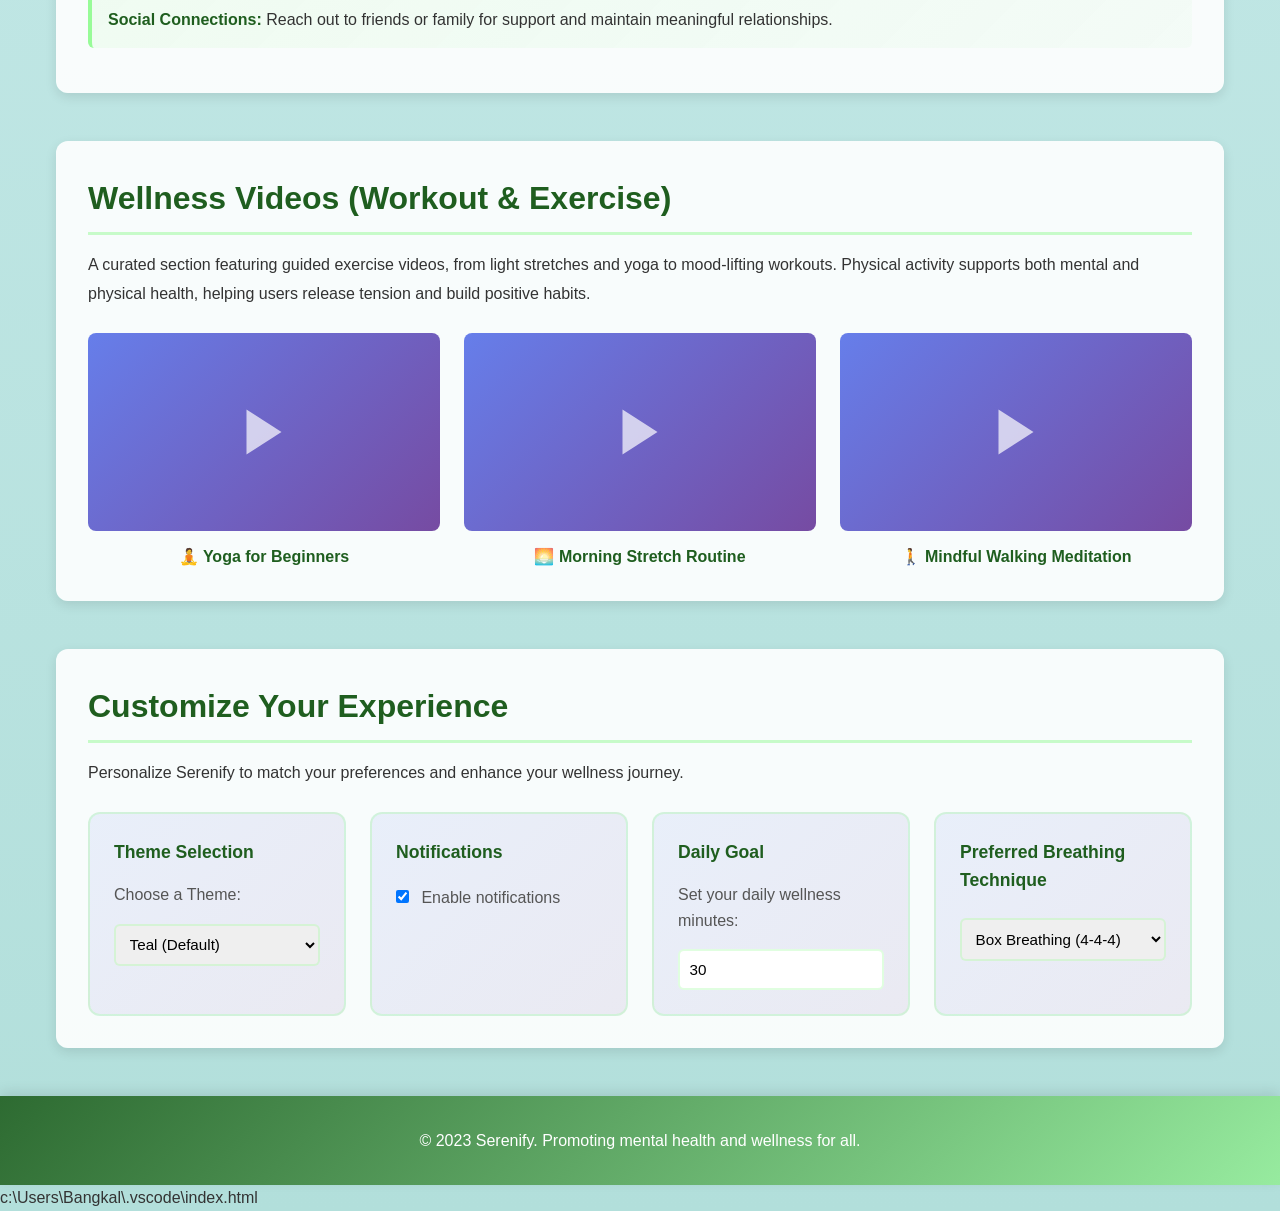
==== commit 34f31c44: "Update index.html" ====
--- a/index.html
+++ b/index.html
@@ -377,4 +377,4 @@
     </script>
 </body>
 </html></content>
-<parameter name="filePath">c:\Users\Bangkal\.vscode\serenify.html
+<parameter name="filePath">c:\Users\Bangkal\.vscode\index.html
